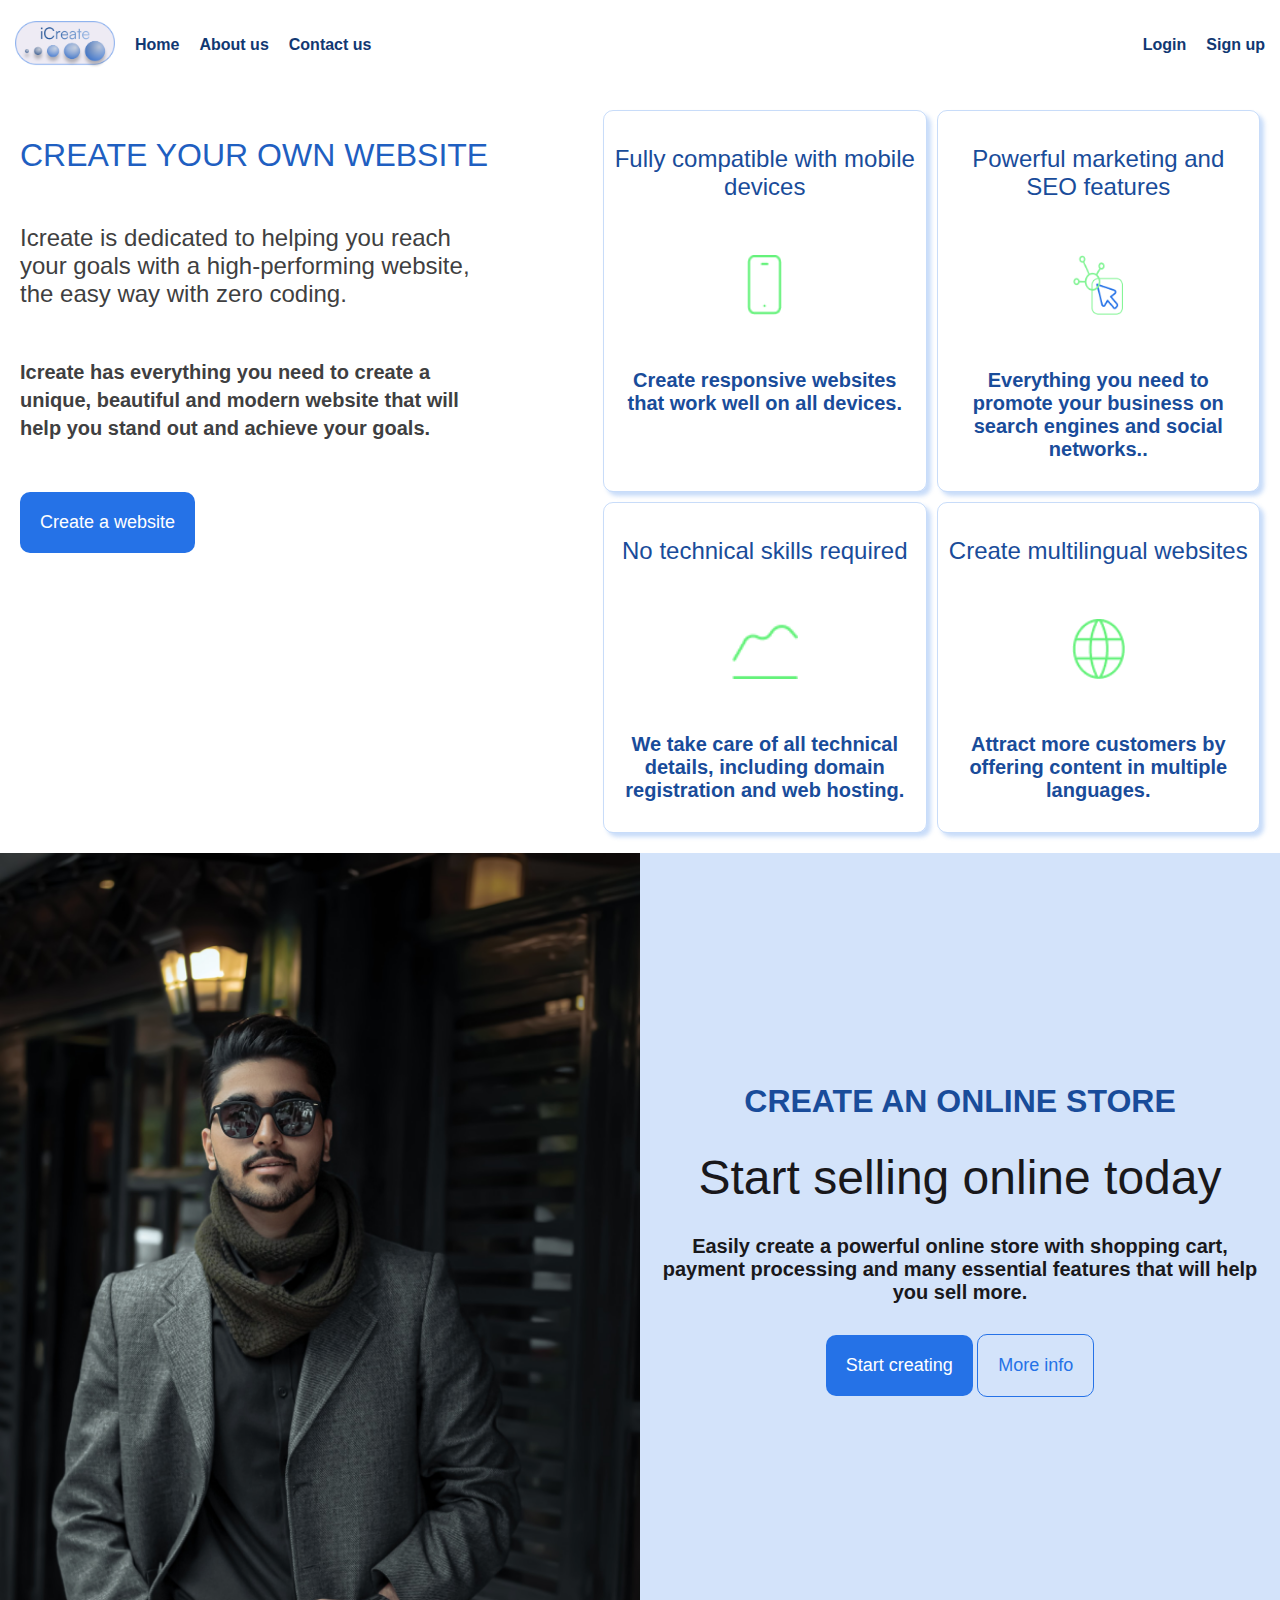
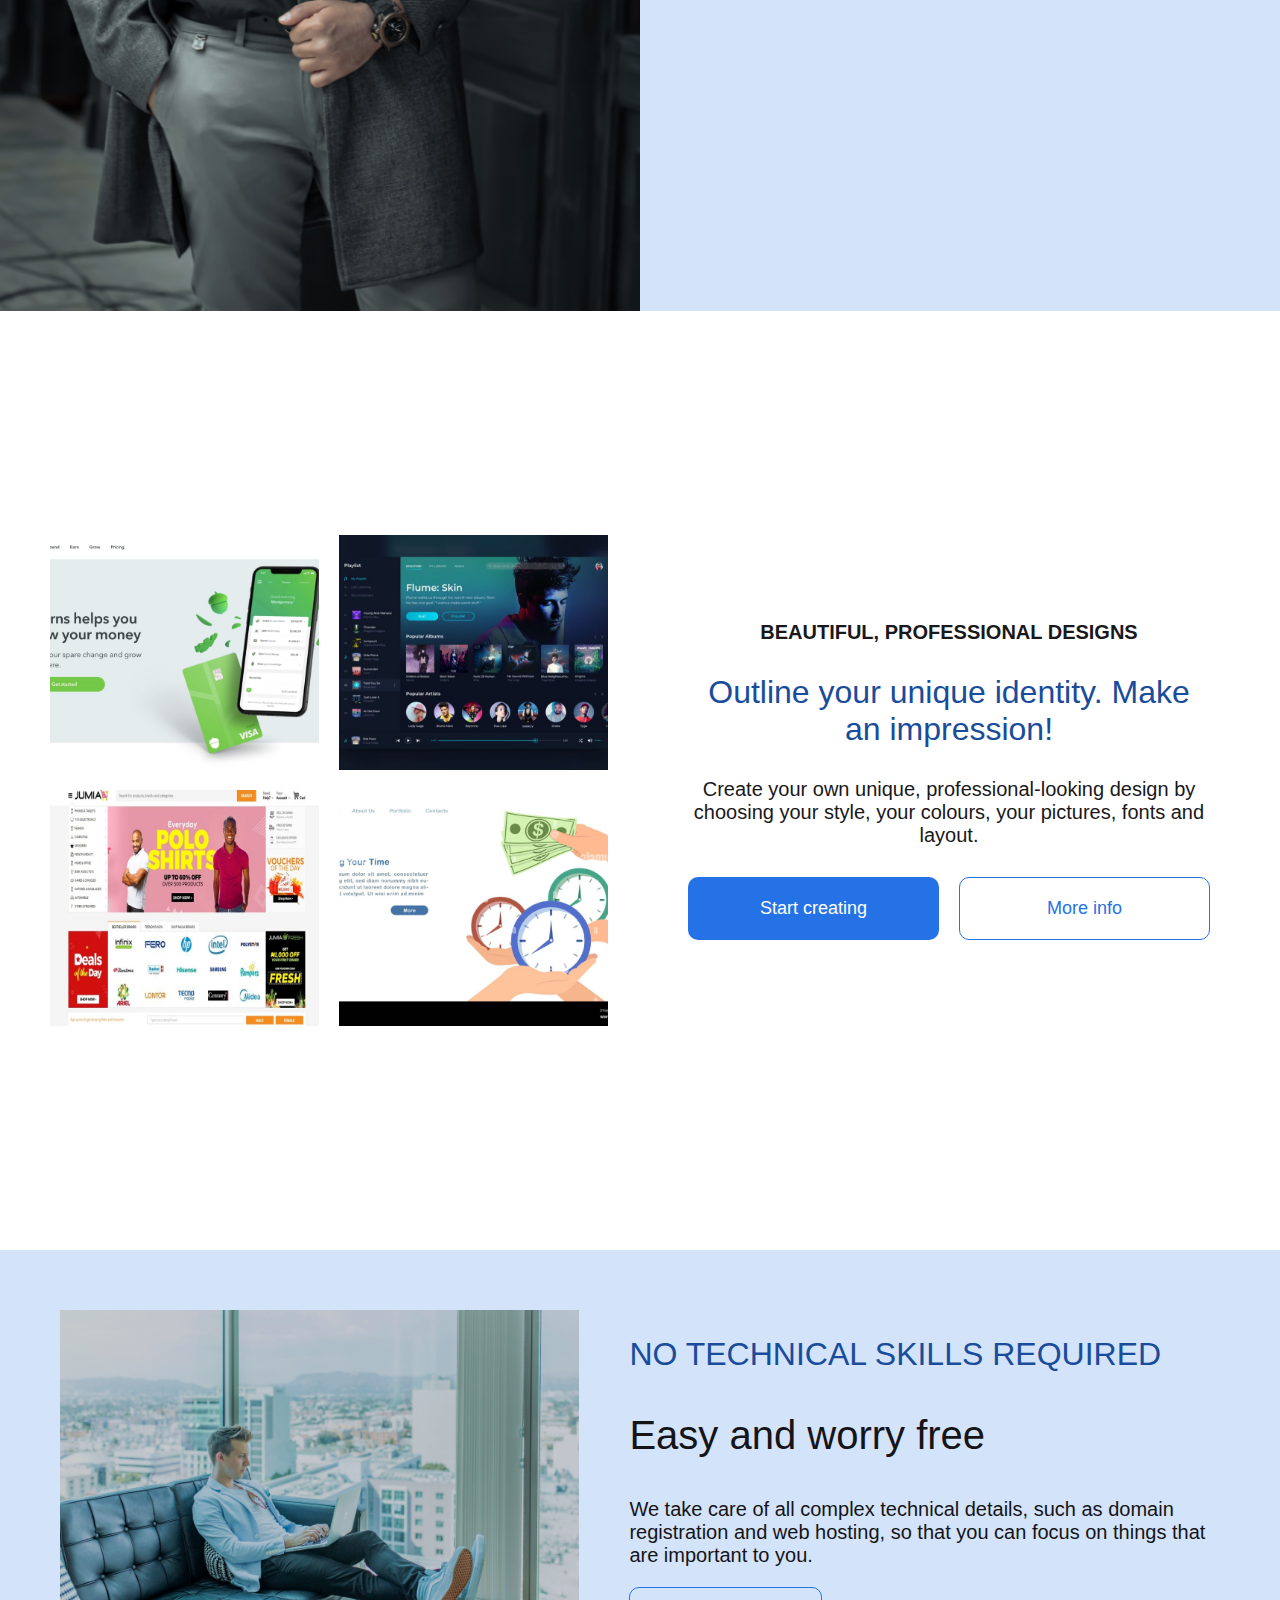
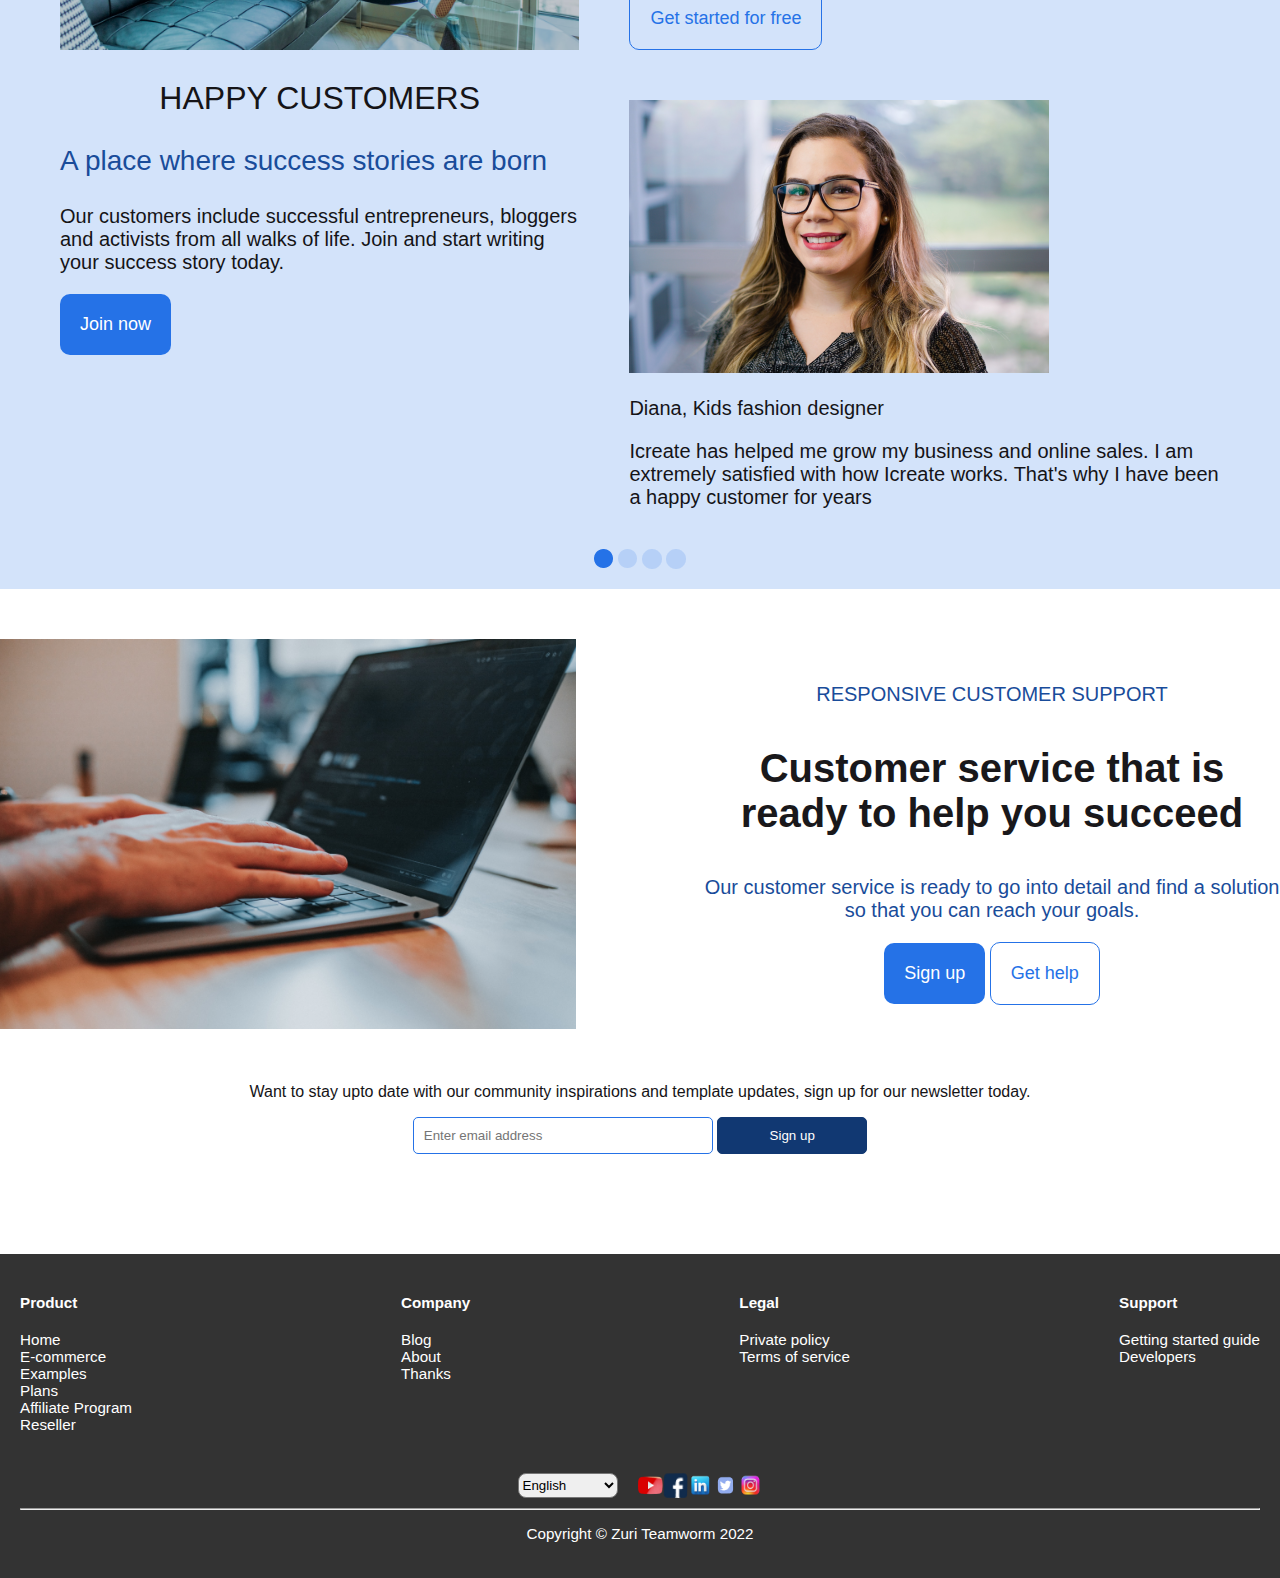
==== index.html @ 8777c158 "first commit" ====
<!DOCTYPE html>
<html lang="en">

<head>
    <meta charset="UTF-8">
    <meta http-equiv="X-UA-Compatible" content="IE=edge">
    <meta name="viewport" content="width=device-width, initial-scale=1.0">
    <link rel="stylesheet" href="styles/style.css">
    <script defer src="scripts/script.js"></script>
    <title>iCreate - Landing Page</title>
</head>

<body>
    <header>
        <nav>
            <ul>
                <li><a href="index.html" title="home"><img src="images/icreate-logo.png" alt="logo"
                            class="x-hidden"></a></li>
                <li class="y-hidden"><button><img src="images/menu.png" alt="menu"></button></li>
                <li class="x-hidden"><a href="">Home</a></li>
                <li class="x-hidden"><a href=""> About us</a></li>
                <li class="x-hidden"><a href="">Contact us</a></li>
            </ul>
            <ul>
                <li><a href="login.html" title="login">Login</a></li>
                <li><a href="register.html" title="sign up">Sign up</a></li>
            </ul>
        </nav>
    </header>
    <main id="landing-page">
        <section class="sect-1">
            <div>
                <h2>CREATE YOUR OWN WEBSITE</h2>
                <p>Icreate is dedicated to helping you reach your goals with a high-performing website, the easy way
                    with zero coding.
                </p>
                <p>Icreate has everything you need to create a unique,
                    beautiful and modern website that will help you stand out and achieve your goals.
                </p>
                <button class="blue btn">Create a website</button>
            </div>
            <div class="container">
                <div>
                    <p>Fully compatible with mobile devices</p>
                    <img src="images/Group 5.png" alt="mobile">
                    <p>Create responsive websites that work well on all devices.</p>
                </div>
                <div>
                    <p>Powerful marketing and SEO features</p>
                    <img src="images/Group 8.png" alt="seo">
                    <p>Everything you need to promote your business on search engines and social networks..</p>
                </div>
                <div>
                    <p>No technical skills required</p>
                    <img src="images/Group 12.png" alt="marketing">
                    <p>We take care of all technical details, including domain registration and web hosting.</p>
                </div>
                <div>
                    <p>Create multilingual websites</p>
                    <img src="images/Group 10.png" alt="website">
                    <p>Attract more customers by offering content in multiple languages.</p>
                </div>
            </div>
        </section>
        <section class="sect-2">
            <div>
                <img src="images/fash-guy.png" alt="">
            </div>
            <div class="container">
                <h2>CREATE AN ONLINE STORE</h2>
                <p>Start selling online today</p>
                <p>Easily create a powerful online store with shopping cart, payment processing and many essential
                    features that will help you sell more.</p>
                <div class="flex0">
                    <button class="blue btn">Start creating</button>
                    <button class="white btn">More info</button>
                </div>
            </div>
        </section>
        <section class="sect-3">
            <div>
                <img src="images/mobile app 1.png" alt="">
                <img src="images/music template 1.png" alt="">
                <img src="images/jumia-nigeria-website 1.png" alt="">
                <img src="images/clock template 1.png" alt="">
            </div>
            <div class="container">
                <h2>BEAUTIFUL, PROFESSIONAL DESIGNS</h2>
                <p>Outline your unique identity. Make an impression!</p>
                <p>Create your own unique, professional-looking design by choosing your style, your colours, your
                    pictures, fonts and layout.</p>
                <div class="flex0">
                    <button class="blue btn">Start creating</button>
                    <button class="white btn">More info</button>
                </div>
            </div>
        </section>
        <section class="sect-4">
            <div>
                <img src="images/happy customers 1.png" alt="man using a laptop">
                <div>
                    <h2>HAPPY CUSTOMERS</h2>
                    <p>A place where success stories are born</p>
                    <p>Our customers include successful entrepreneurs, bloggers and activists from all walks of life.
                        Join and start writing your success story today.
                    </p>
                    <button class="blue btn">Join now</button>
                </div>
            </div>
            <div>
                <div>
                    <h2>NO TECHNICAL SKILLS REQUIRED
                    </h2>
                    <p>Easy and worry free</p>
                    <p>We take care of all complex technical details, such as domain registration and web hosting, so
                        that
                        you can focus on things that are important to you.
                    </p>
                    <button class="white btn">Get started for free</button>
                </div>
                <div>
                    <img src="images/happy customer 2.png" alt="lady on glasses" style="max-width: 420px;">
                    <p>Diana, Kids fashion designer</p>
                    <p>Icreate has helped me grow my business and online sales.
                        I am extremely satisfied with how Icreate works.
                        That's why I have been a happy customer for years</p>
                </div>
            </div>
            <img src="images/Group 82.png" alt="3-dots">
        </section>
        <section class="sect-5">
            <div>
                <div>
                    <div><img src="images/laptop.png" alt="laptop"></div>
                    <div>
                        <h2>RESPONSIVE CUSTOMER SUPPORT</h2>
                        <p>Customer service that is ready to help you succeed</p>
                        <p>Our customer service is ready to go into detail and find a solution so that you can reach
                            your goals.</p>
                        <div class="flex0">
                            <button class="blue btn">Sign up</button>
                            <button class="white btn">Get help</button>
                        </div>
                    </div>
                </div>
                <p>Want to stay upto date with our community inspirations and template updates, sign up for our
                    newsletter today.</p>
                <form action="#">
                    <input type="email" placeholder="Enter email address">
                    <button type="submit">Sign up</button>
                </form>
            </div>

        </section>
        <footer>
            <ul id="footer-items">
                <li>Product
                    <ul>
                        <li>Home</li>
                        <li>E-commerce</li>
                        <li>Examples</li>
                        <li>Plans</li>
                        <li>Affiliate Program</li>
                        <li>Reseller</li>
                    </ul>
                </li>
                <li>Company
                    <ul>
                        <li>Blog</li>
                        <li>About</li>
                        <li>Thanks</li>
                    </ul>
                </li>
                <li>Legal
                    <ul>
                        <li>Private policy</li>
                        <li>Terms of service</li>
                    </ul>
                </li>
                <li>Support
                    <ul>
                        <li>Getting started guide</li>
                        <li>Developers</li>
                    </ul>
                </li>
            </ul>
            <div class="social">
                <select name="lang" id="lang">
                    <option value="en">English</option>
                    <option value="fr">French</option>
                    <option value="es">Spanish</option>
                    <option value="du">German</option>
                </select>
                <div>
                    <a href="https://www.youtube.com"><img src="images/youtube icon.png" alt="youtube"></a>
                    <a href="https://www.facebook.com"><img src="images/facebook logo.png" alt="facebook"></a>
                    <a href="https://www.linkedin.com"><img src="images/linkedin logo.png" alt="linkedin"></a>
                    <a href="https://www.twitter.com"><img src="images/blue twitter icon.png" alt="twitter"></a>
                    <a href="https://www.instagram.com"><img src="images/instagram logo.png" alt="instagram"></a>
                </div>
            </div>
            <hr>
            <p>Copyright &#169; Zuri Teamworm 2022</p>
        </footer>
    </main>

</body>
---- styles/style.css ----
* {
    box-sizing: border-box;
}

body {
    font-family: Arial, Helvetica, sans-serif;
    color: #194C9A;
    padding: 0px;
    margin: 0;
}

header {
    padding: 0 10px;
    background-color: #ffffff;
    position: sticky;
    top: -10px;z-index: 1;
}

nav, nav>*{
    padding: 0px;
}

nav,
nav>ul {
    display: flex;
    justify-content: space-between;
    align-items: center;
    gap: 10px;
}

nav img {
    width: 100px;
}

nav img[alt="menu"] {
    width: 24px;
    height: 24px;
    background-color: #FFF;
}

nav button {
    border: none;
}

nav li {
    list-style-type: none;
    margin: 5px;
    font-weight: 700;
}

nav a{
    text-decoration: none;
    color: #113872;
}

footer {
    color: #ffffff;
    background-color: RGBA(0, 0, 0, .8);
    padding: 20px;
    font-size: .95em;
}

footer ul{
    list-style-type: none;
    padding-left: 0;
    margin: 20px 0;
}

footer>ul>li::first-line{
    font-weight: 700;
}

/*  */
.x-hidden {
    display: none;
}


/* Landing page */

#landing-page section:nth-child(even) {
    background-color: #D3E3FA;
}

.sect-1 {
    display: flex;
    flex-direction: column;
    padding: 20px;
}

.sect-1 .container {
    display: grid;
    grid-template-columns: repeat(auto-fill, minmax(400px, 1fr));
    gap: 10px;
    text-align: center;
}

.sect-1 .container>div {
    border-radius: 10px;
    box-shadow: 4px 4px 4px rgba(37, 114, 231, 0.25);
    padding: 10px;
    border: 1px solid rgba(37, 114, 231, 0.25);
    /* max-height: 200px; */
}

.sect-1 .container>div img {
    height: 60px;
    margin: 30px;
}

.sect-1 .container>div p:nth-of-type(1) {
    font-weight: 400;
    font-size: 24px;
}

.sect-1 .container>div p:nth-of-type(2) {
    font-weight: 700;
    font-size: 20px;
}

.sect-1 h2 {
    font-weight: 400;
    font-size: 32px;
    color: #1F5FC1;
}

.sect-1>div:nth-child(1)>p:nth-of-type(1) {
    font-size: 24px;
    color: #3F3F41;
}

.sect-1>div:nth-child(1)>p:nth-of-type(2) {
    font-weight: 700;
    font-size: 20px;
    line-height: 28px;
    color: #3F3F41;
}

.sect-1>div:nth-child(1)>* {
    margin-bottom: 50px;
}

.blue.btn {
    background: #2572E7;
    border: none;
    color: #ffffff;
}

.white.btn {
    background: transparent;
    border: 1px solid #2572E7;
    color: #2572E7;
}

.btn {
    border-radius: 10px;
    padding: 20px;
    font-size: 18px;
}

.blue.btn:hover {
    background: #113872;
}

.white.btn:hover {
    background: #2573e733;
}

.sect-1>div:first-child {
    text-align: center;
}

.sect-2 img {
    height: 100%;
    width: 100%;
    margin: 0;
    overflow: hidden;
}

.sect-2 {
    display: flex;
    flex-direction: column;
}

.sect-2>*,
.sect-3>* {
    width: 100%;
}

.sect-2>.container,
.sect-3>.container {
    padding: 200px 20px;
    text-align: center;
}

.sect-2>.container h2 {
    font-size: 32px;
}

.sect-2 .container p:nth-of-type(1) {
    color: #19181B;
    font-size: 48px;
}

.sect-2 .container p:nth-of-type(2) {
    color: #19181B;
    font-size: 20px;
    font-weight: 700;
}

.sect-2>.container>*,
.sect-3>.container>* {
    margin: 30px 0;
}

.sect-3 {
    display: flex;
    flex-direction: column;
    padding: 50px 20px;
    align-items: center;
}

.sect-3 div:nth-of-type(1) {
    display: grid;
    grid-template-columns: 1fr 1fr;
    gap: 20px;
}

.sect-3 div:nth-of-type(1) img {
    width: 100%;
}

.sect-3>* {
    margin: 10px;
    width: 100%;
}

.sect-3>.container h2 {
    font-size: 20px;
    color: #19181B;
}

.sect-3 .container p:nth-of-type(1) {
    color: #194C9A;
    font-size: 32px;
}

.sect-3 .container p:nth-of-type(2) {
    color: #19181B;
    font-size: 20px;
}

.sect-4 {
    display: flex;
    position: relative;
    flex-direction: column;
    padding: 60px;
    gap: 50px;
    text-align: center;
}

.sect-4 img {
    width: 100%;
}

.sect-4 img[alt="3-dots"] {
    position: absolute;
    bottom: 20px;
    width: 92px;
    left: calc(50% - 92px/2);
}

.sect-4>div:nth-of-type(1) h2 {
    font-size: 32px;
    color: #151417;
    font-weight: 400;
    text-align: center;
}

.sect-4>div:nth-of-type(1)>div>p:nth-of-type(1) {
    font-size: 28px;
}

.sect-4>div:nth-of-type(1)>div>p:nth-of-type(2) {
    font-size: 20px;
    color: #151417;
}

.sect-4>div:nth-of-type(2)>div>h2 {
    font-size: 32px;
    font-weight: 400;
}

.sect-4>div:nth-of-type(2)>div>p:nth-of-type(1) {
    color: #151417;
    font-size: 40px;
}

.sect-4>div:nth-of-type(2)>div>p:nth-of-type(2),
.sect-4>div:nth-of-type(2)>div:nth-of-type(2)>p:nth-of-type(1) {
    color: #151417;
    font-size: 20px;
}

.sect-4>div:nth-of-type(2)>div:nth-of-type(2){
    margin-top: 50px;
}

.sect-5{
    margin-bottom: 100px;
    text-align: center;
}

.sect-5>div>div{
    display: flex;
    flex-direction: column;
    gap: 0px;
    justify-content: space-between;
    align-items: center;
    margin: 50px 0;
}

.sect-5>div>div>div{
    width: 80%;
}

.sect-5>div>div>div:nth-of-type(1) img{
    width: 100%;
    height: 100%;
    min-height: 300px;
    max-width: 700px;
}

.flex0{
    text-align: center;
}

.sect-5>div>p, .sect-5>div>form{
    text-align: center;
}

.sect-5>div>p{
    color: #151417;
}

.sect-5>div>form{
    width: 80%;
    max-width: 500px;
    margin: 0 auto;
}

.sect-5>div>form>input{
    border: 1px solid #2572E7;
    padding: 10px;
    border-radius: 5px;
    width: 60%;
}

.sect-5>div>form>button{
    border: 1px solid #113872;
    padding: 10px;
    border-radius: 5px;
    background-color: #113872;
    color: #ffffff;
    width: 30%;
}

.sect-5>div>form>button:hover{
    border: 1px solid #113872ce;
    background-color: #113872ce;
}

.sect-5>div>div>div:nth-of-type(2) h2{
    text-align: center;
    font-weight: 400;
    font-size: 20px;
}

.sect-5>div>div>div:nth-of-type(2) p:nth-of-type(1){
    font-weight: 700;
    font-size: 40px;
    color: #19181B;
}

.sect-5>div>div>div:nth-of-type(2) p:nth-of-type(2){
    font-size: 20px;
}

#footer-items {
    display: flex;
    flex-direction: column;
    justify-content: space-between;
}

.social{
    display: flex;
    width: 90%;
    max-width: 500px;
    margin: 0 auto;
    justify-content: center;
    gap: 20px;
}

.social img{
    height: 25px;
    width: 25px;
}

.social select{
    height: 25px;
    width: 100px;
    border-radius: 8px;
}

.social>div{
    display: flex;
}
.social>div>a{
    display: block;
}

footer p{
    text-align: center;
}

button:active{
    box-shadow: 1px 1px 5px darkslategrey;
}

/* Larger screen */

@media (min-width: 640px) {
    .x-hidden {
        display: block;
    }

    .y-hidden {
        display: none;
    }

    .sect-1 {
        flex-direction: row;
        gap: 100px;
    }

    .sect-1>div:first-child {
        text-align: left;
    }

    .sect-1 .container {
        grid-template-columns: 1fr 1fr;
        padding: 0;
    }

    .sect-2 {
        flex-direction: row;
    }

    .sect-2>* {
        width: 50%;
    }

    .sect-3 {
        flex-direction: row;
    }

    .sect-3>* {
        margin: 30px;
        width: 50%;
    }
    .sect-4 {
        flex-direction: row;
        padding: 60px;
        gap: 50px;
        text-align: unset;
    }
    .sect-5>div>div{
        flex-direction: row;
    }
    
    .sect-5>div>div>div{
        width: 45%;
    }
    #footer-items {
        flex-direction: row;
    }
}
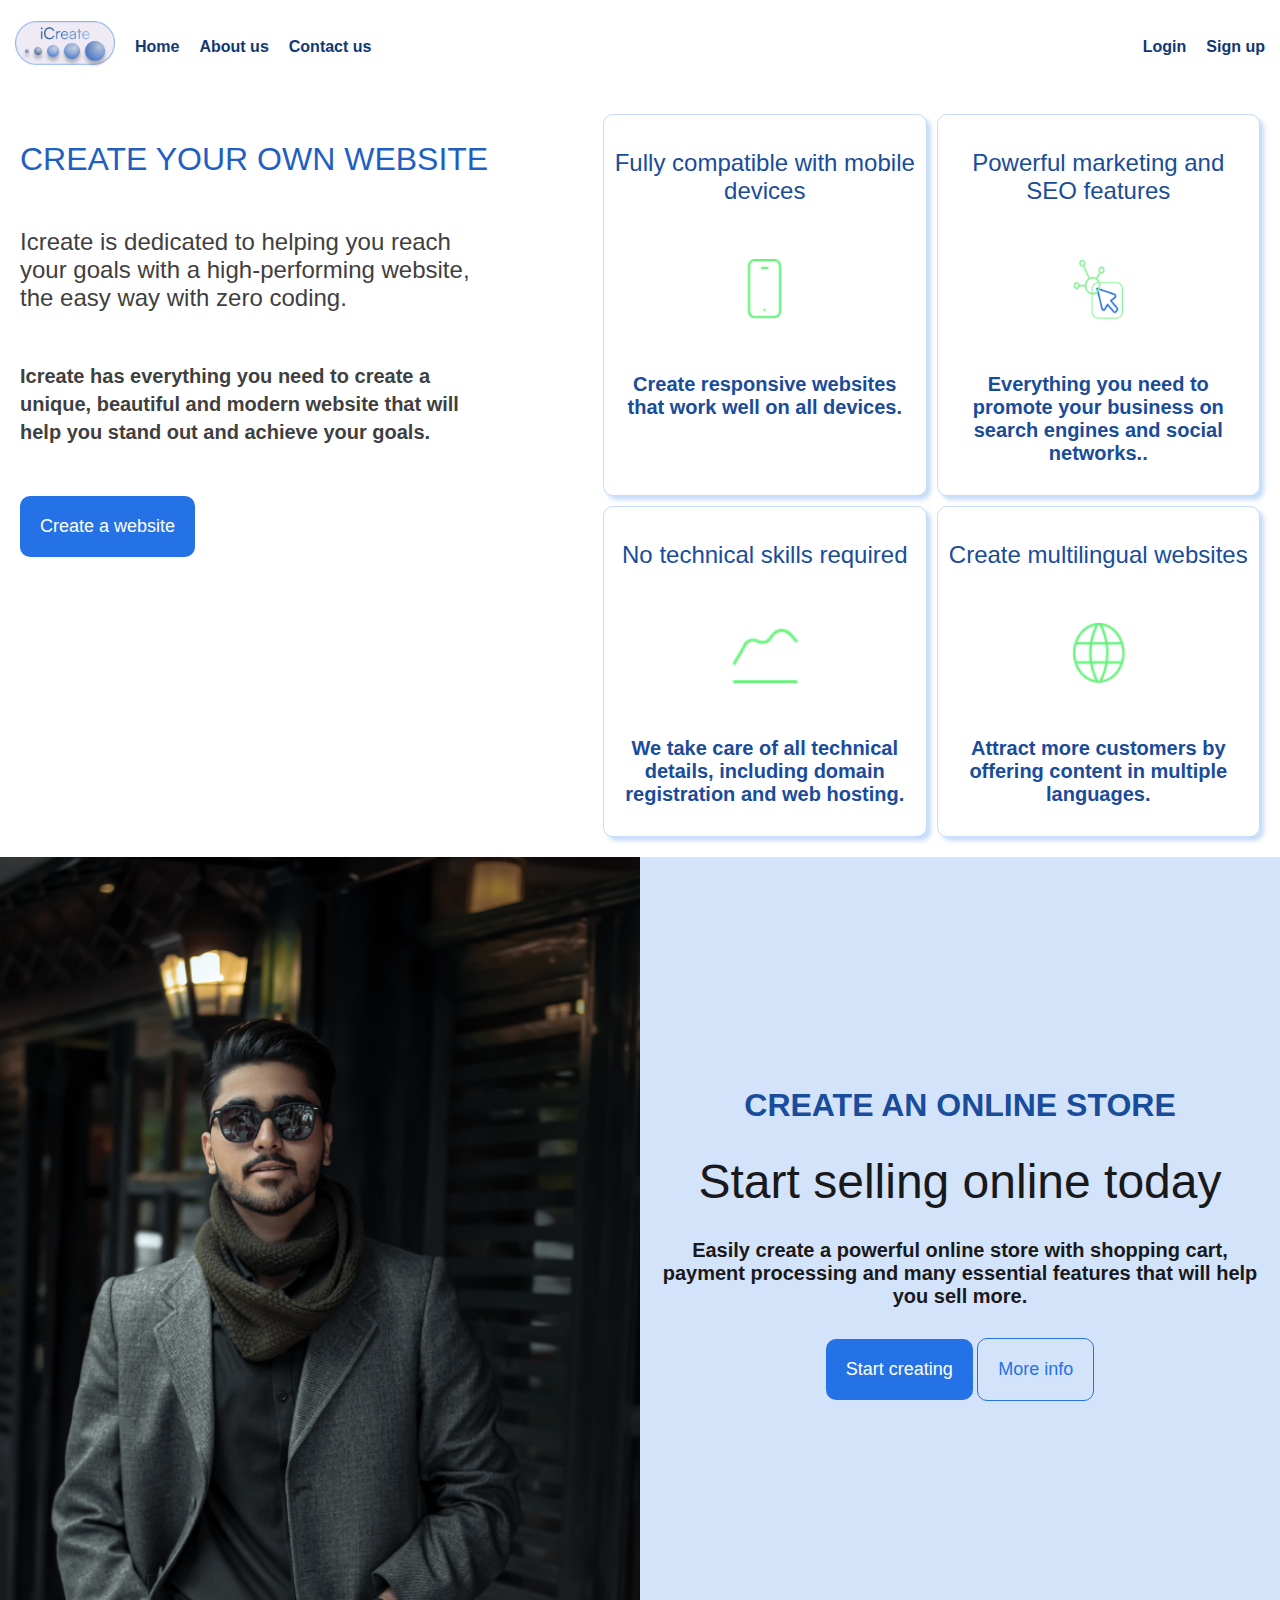
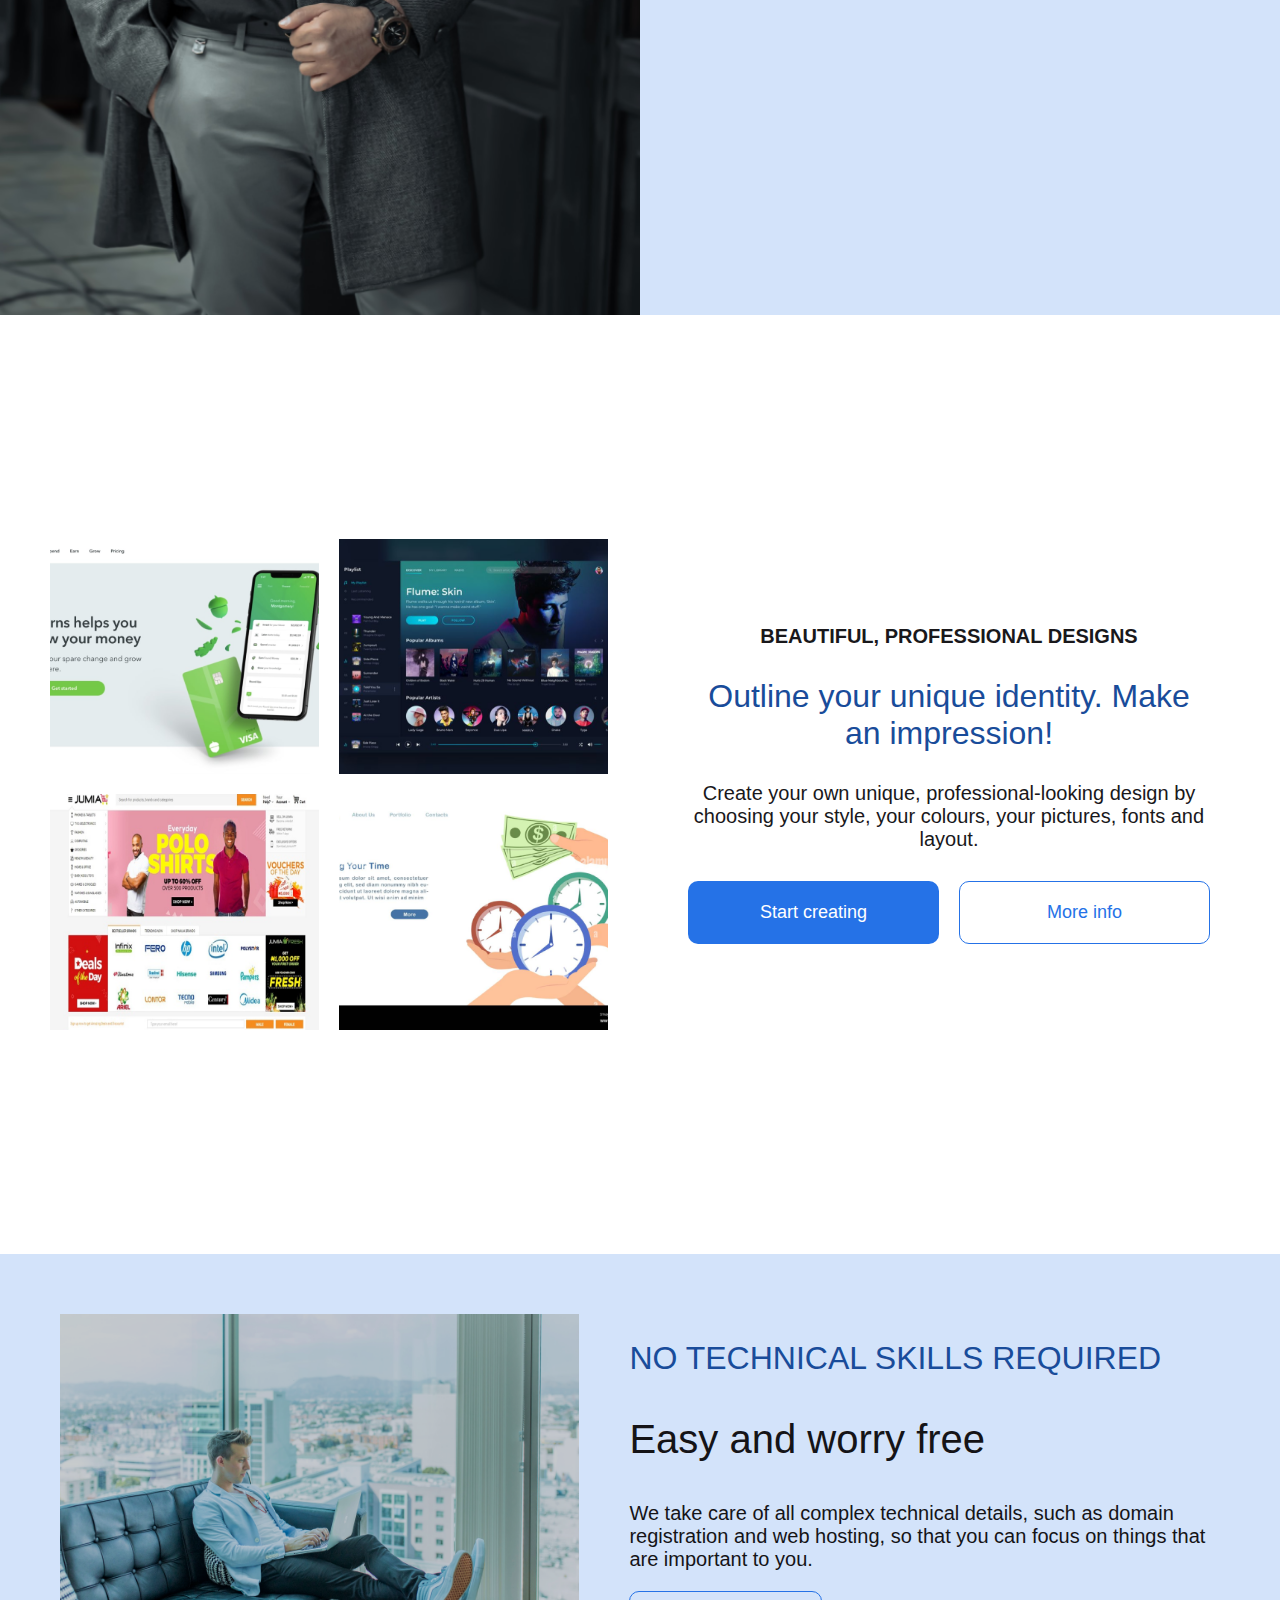
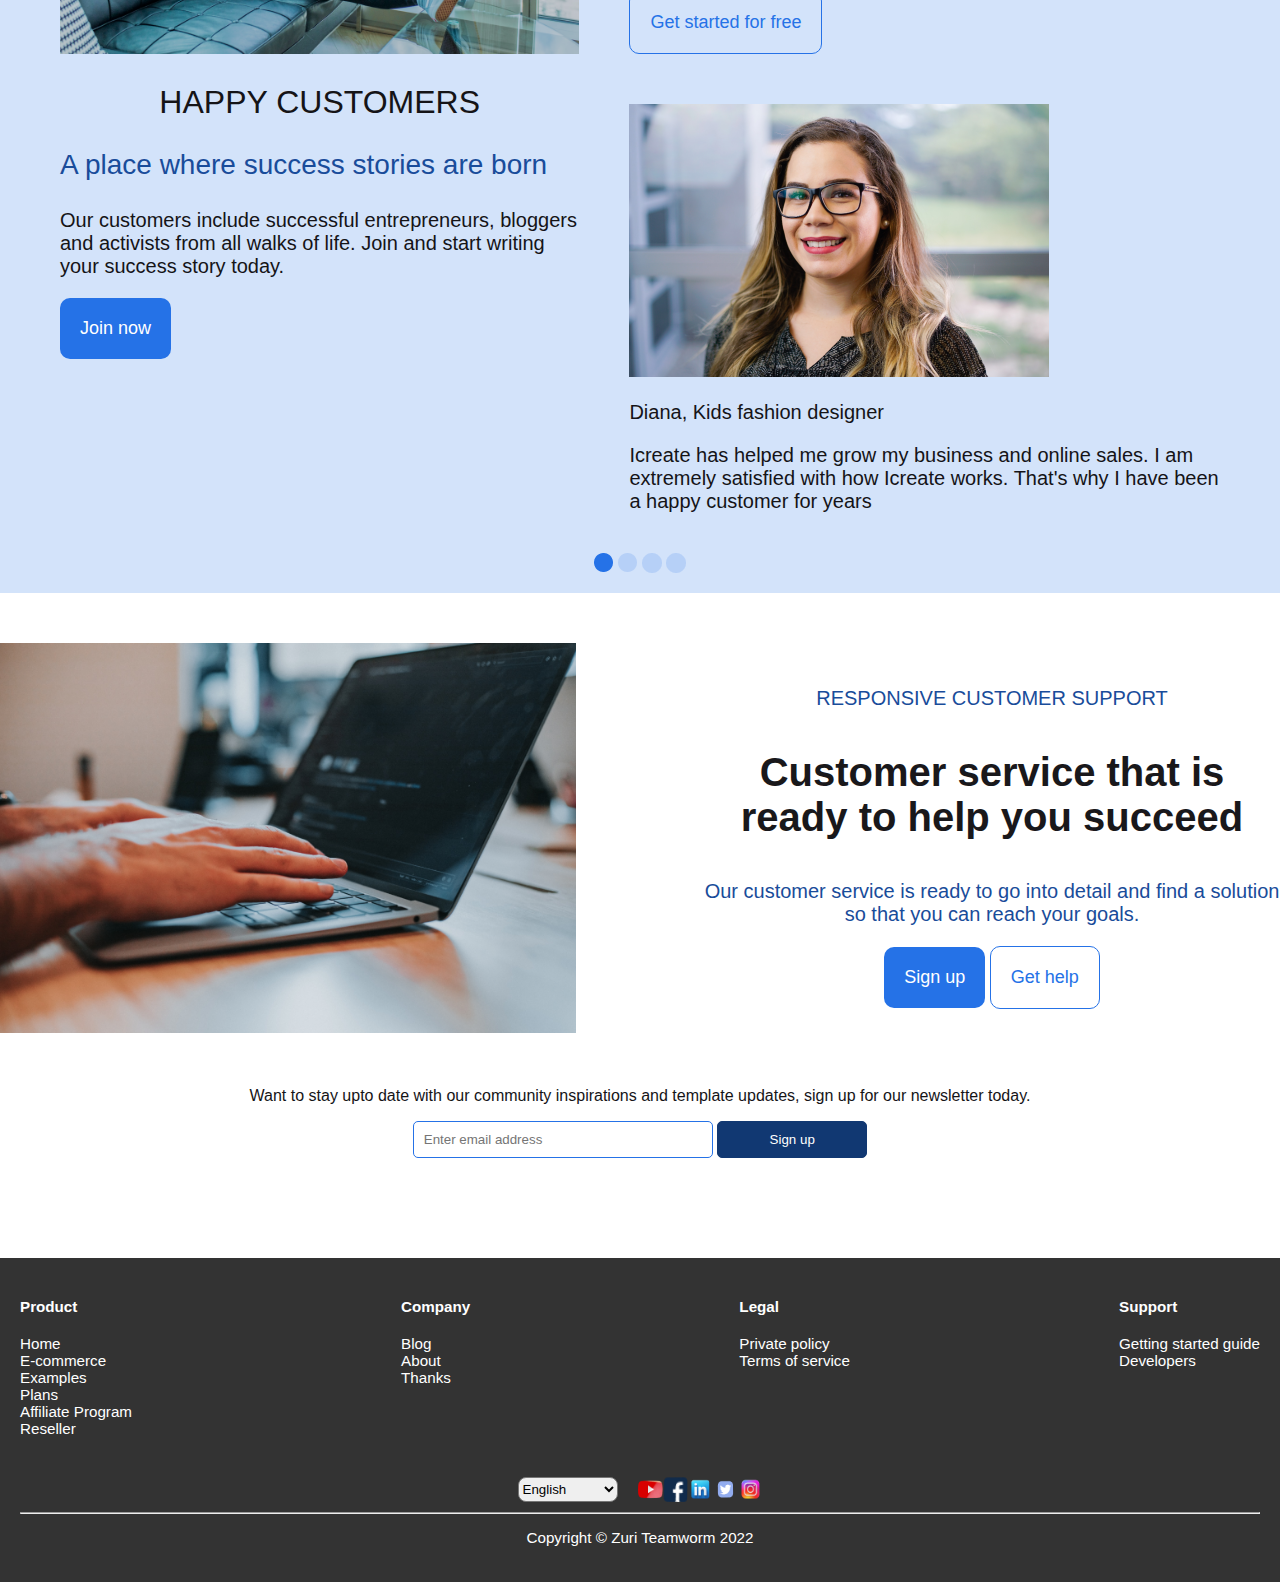
==== commit efc7dc3a: "first commit" ====
--- a/index.html
+++ b/index.html
@@ -13,15 +13,23 @@
 <body>
     <header>
         <nav>
-            <ul>
-                <li><a href="index.html" title="home"><img src="images/icreate-logo.png" alt="logo"
-                            class="x-hidden"></a></li>
-                <li class="y-hidden"><button><img src="images/menu.png" alt="menu"></button></li>
-                <li class="x-hidden"><a href="">Home</a></li>
-                <li class="x-hidden"><a href=""> About us</a></li>
-                <li class="x-hidden"><a href="">Contact us</a></li>
-            </ul>
-            <ul>
+            <div class="nav">
+                <ul>
+                    <li><a href="index.html" title="home"><img src="images/icreate-logo.png" alt="logo"></a></li>
+                    <li class="x-hidden"><a href="">Home</a></li>
+                    <li class="x-hidden"><a href=""> About us</a></li>
+                    <li class="x-hidden"><a href="">Contact us</a></li>
+                </ul>
+                <ul>
+                    <li class="x-hidden"><a href="login.html" title="login">Login</a></li>
+                    <li class="x-hidden"><a href="register.html" title="sign up">Sign up</a></li>
+                    <li class="y-hidden"><img id="nav-btn" src="images/menu.png" alt="show menu"></li>
+                </ul>
+            </div>
+            <ul class="menu-block">
+                <li><a href="">Home</a></li>
+                <li><a href=""> About us</a></li>
+                <li><a href="">Contact us</a></li>
                 <li><a href="login.html" title="login">Login</a></li>
                 <li><a href="register.html" title="sign up">Sign up</a></li>
             </ul>
--- a/styles/style.css
+++ b/styles/style.css
@@ -13,29 +13,41 @@
     padding: 0 10px;
     background-color: #ffffff;
     position: sticky;
-    top: -10px;z-index: 1;
-}
-
-nav, nav>*{
+    top: 0;
+    z-index: 1;
+}
+
+.nav,
+.nav>* {
     padding: 0px;
 }
 
-nav,
-nav>ul {
+.nav,
+.nav>ul {
     display: flex;
     justify-content: space-between;
     align-items: center;
     gap: 10px;
 }
 
+nav>ul:first-child{
+    width: 100%;
+    max-width: 500px;
+}
+
+#logo{
+    float: left;
+}
+
 nav img {
     width: 100px;
 }
 
-nav img[alt="menu"] {
+#nav-btn {
     width: 24px;
     height: 24px;
     background-color: #FFF;
+    cursor: pointer;
 }
 
 nav button {
@@ -48,9 +60,17 @@
     font-weight: 700;
 }
 
-nav a{
+nav a {
     text-decoration: none;
     color: #113872;
+}
+
+.menu-block{
+    display: none;
+    padding: 0;
+    text-align: center;
+    padding-bottom: 20px;
+    margin-top: 0;
 }
 
 footer {
@@ -60,13 +80,13 @@
     font-size: .95em;
 }
 
-footer ul{
+footer ul {
     list-style-type: none;
     padding-left: 0;
     margin: 20px 0;
 }
 
-footer>ul>li::first-line{
+footer>ul>li::first-line {
     font-weight: 700;
 }
 
@@ -302,16 +322,16 @@
     font-size: 20px;
 }
 
-.sect-4>div:nth-of-type(2)>div:nth-of-type(2){
+.sect-4>div:nth-of-type(2)>div:nth-of-type(2) {
     margin-top: 50px;
 }
 
-.sect-5{
+.sect-5 {
     margin-bottom: 100px;
     text-align: center;
 }
 
-.sect-5>div>div{
+.sect-5>div>div {
     display: flex;
     flex-direction: column;
     gap: 0px;
@@ -320,43 +340,44 @@
     margin: 50px 0;
 }
 
-.sect-5>div>div>div{
+.sect-5>div>div>div {
     width: 80%;
 }
 
-.sect-5>div>div>div:nth-of-type(1) img{
+.sect-5>div>div>div:nth-of-type(1) img {
     width: 100%;
     height: 100%;
     min-height: 300px;
     max-width: 700px;
 }
 
-.flex0{
-    text-align: center;
-}
-
-.sect-5>div>p, .sect-5>div>form{
-    text-align: center;
-}
-
-.sect-5>div>p{
+.flex0 {
+    text-align: center;
+}
+
+.sect-5>div>p,
+.sect-5>div>form {
+    text-align: center;
+}
+
+.sect-5>div>p {
     color: #151417;
 }
 
-.sect-5>div>form{
+.sect-5>div>form {
     width: 80%;
     max-width: 500px;
     margin: 0 auto;
 }
 
-.sect-5>div>form>input{
+.sect-5>div>form>input {
     border: 1px solid #2572E7;
     padding: 10px;
     border-radius: 5px;
     width: 60%;
 }
 
-.sect-5>div>form>button{
+.sect-5>div>form>button {
     border: 1px solid #113872;
     padding: 10px;
     border-radius: 5px;
@@ -365,24 +386,24 @@
     width: 30%;
 }
 
-.sect-5>div>form>button:hover{
+.sect-5>div>form>button:hover {
     border: 1px solid #113872ce;
     background-color: #113872ce;
 }
 
-.sect-5>div>div>div:nth-of-type(2) h2{
+.sect-5>div>div>div:nth-of-type(2) h2 {
     text-align: center;
     font-weight: 400;
     font-size: 20px;
 }
 
-.sect-5>div>div>div:nth-of-type(2) p:nth-of-type(1){
+.sect-5>div>div>div:nth-of-type(2) p:nth-of-type(1) {
     font-weight: 700;
     font-size: 40px;
     color: #19181B;
 }
 
-.sect-5>div>div>div:nth-of-type(2) p:nth-of-type(2){
+.sect-5>div>div>div:nth-of-type(2) p:nth-of-type(2) {
     font-size: 20px;
 }
 
@@ -392,7 +413,7 @@
     justify-content: space-between;
 }
 
-.social{
+.social {
     display: flex;
     width: 90%;
     max-width: 500px;
@@ -401,29 +422,30 @@
     gap: 20px;
 }
 
-.social img{
+.social img {
     height: 25px;
     width: 25px;
 }
 
-.social select{
+.social select {
     height: 25px;
     width: 100px;
     border-radius: 8px;
 }
 
-.social>div{
-    display: flex;
-}
-.social>div>a{
+.social>div {
+    display: flex;
+}
+
+.social>div>a {
     display: block;
 }
 
-footer p{
-    text-align: center;
-}
-
-button:active{
+footer p {
+    text-align: center;
+}
+
+button:active {
     box-shadow: 1px 1px 5px darkslategrey;
 }
 
@@ -438,6 +460,10 @@
         display: none;
     }
 
+    .menu-block{
+        display: none;
+    }
+
     .sect-1 {
         flex-direction: row;
         gap: 100px;
@@ -468,19 +494,22 @@
         margin: 30px;
         width: 50%;
     }
+
     .sect-4 {
         flex-direction: row;
         padding: 60px;
         gap: 50px;
         text-align: unset;
     }
-    .sect-5>div>div{
+
+    .sect-5>div>div {
         flex-direction: row;
     }
-    
-    .sect-5>div>div>div{
+
+    .sect-5>div>div>div {
         width: 45%;
     }
+
     #footer-items {
         flex-direction: row;
     }
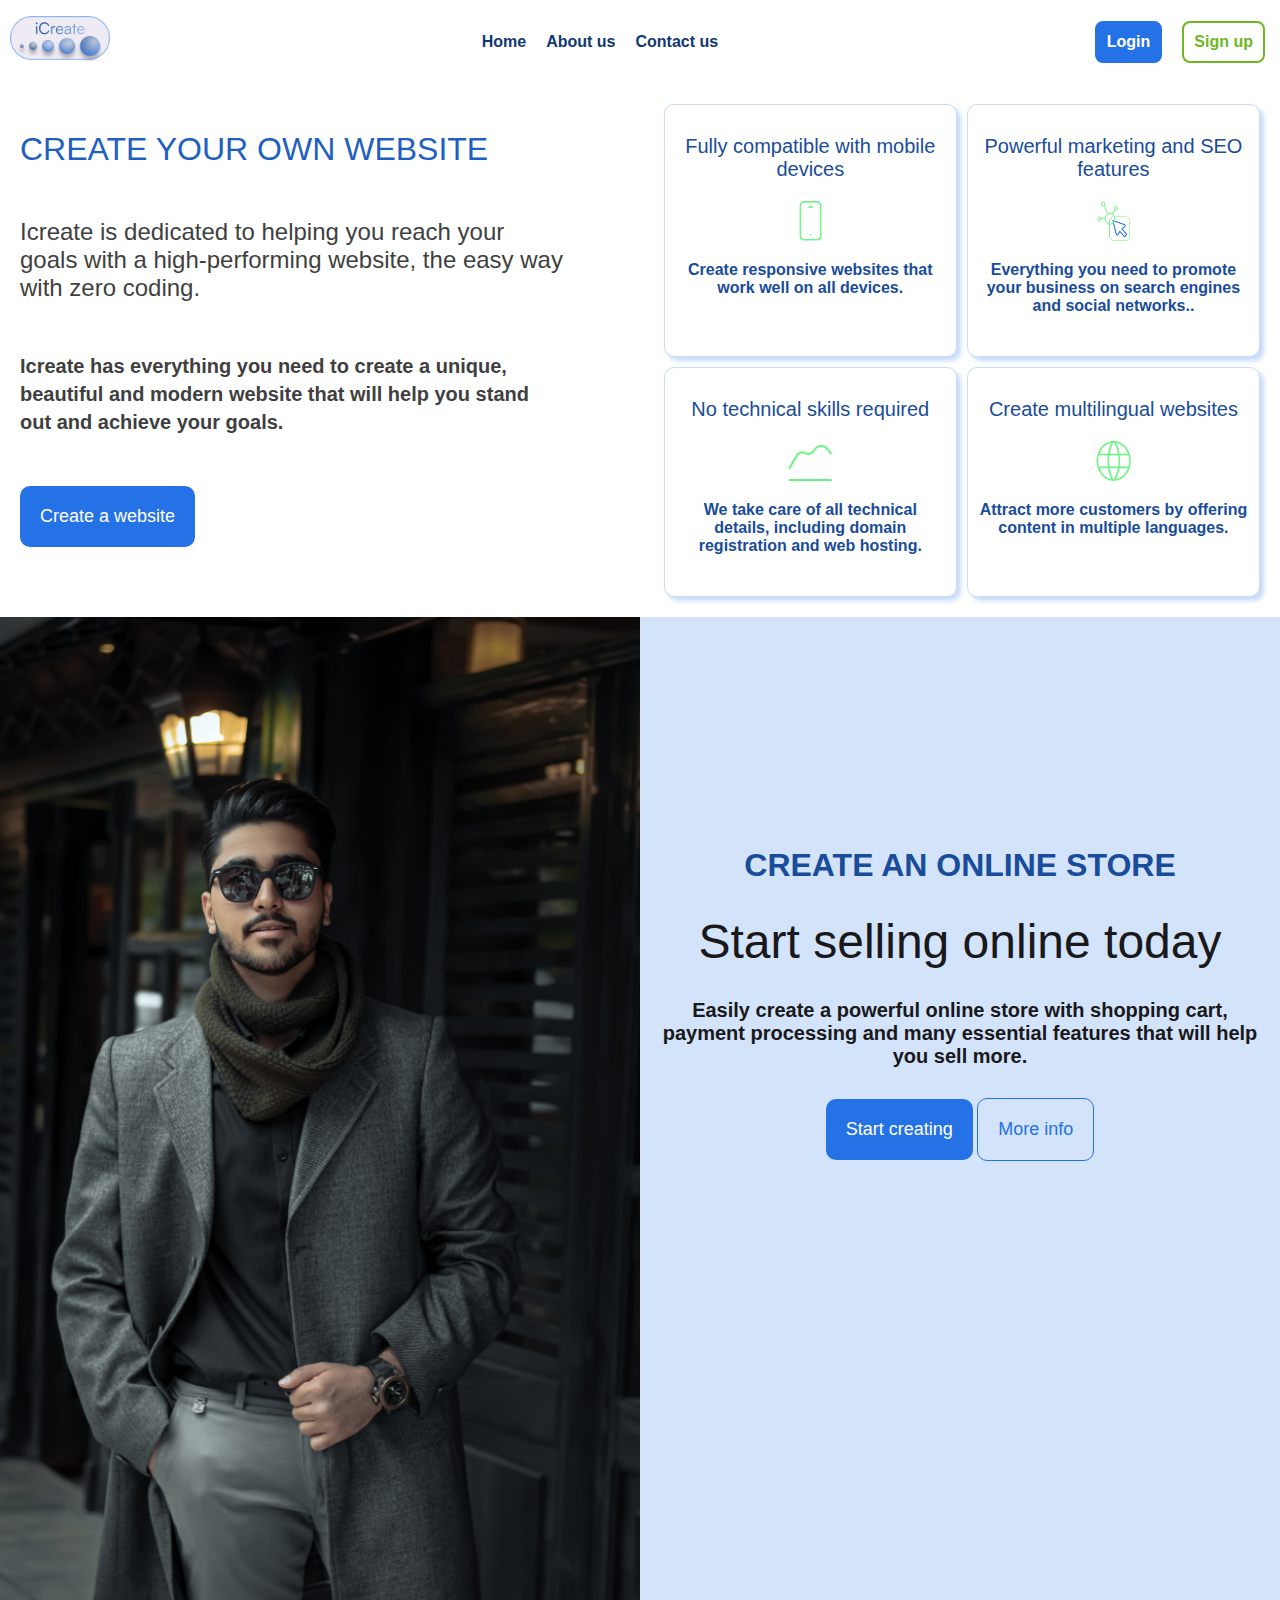
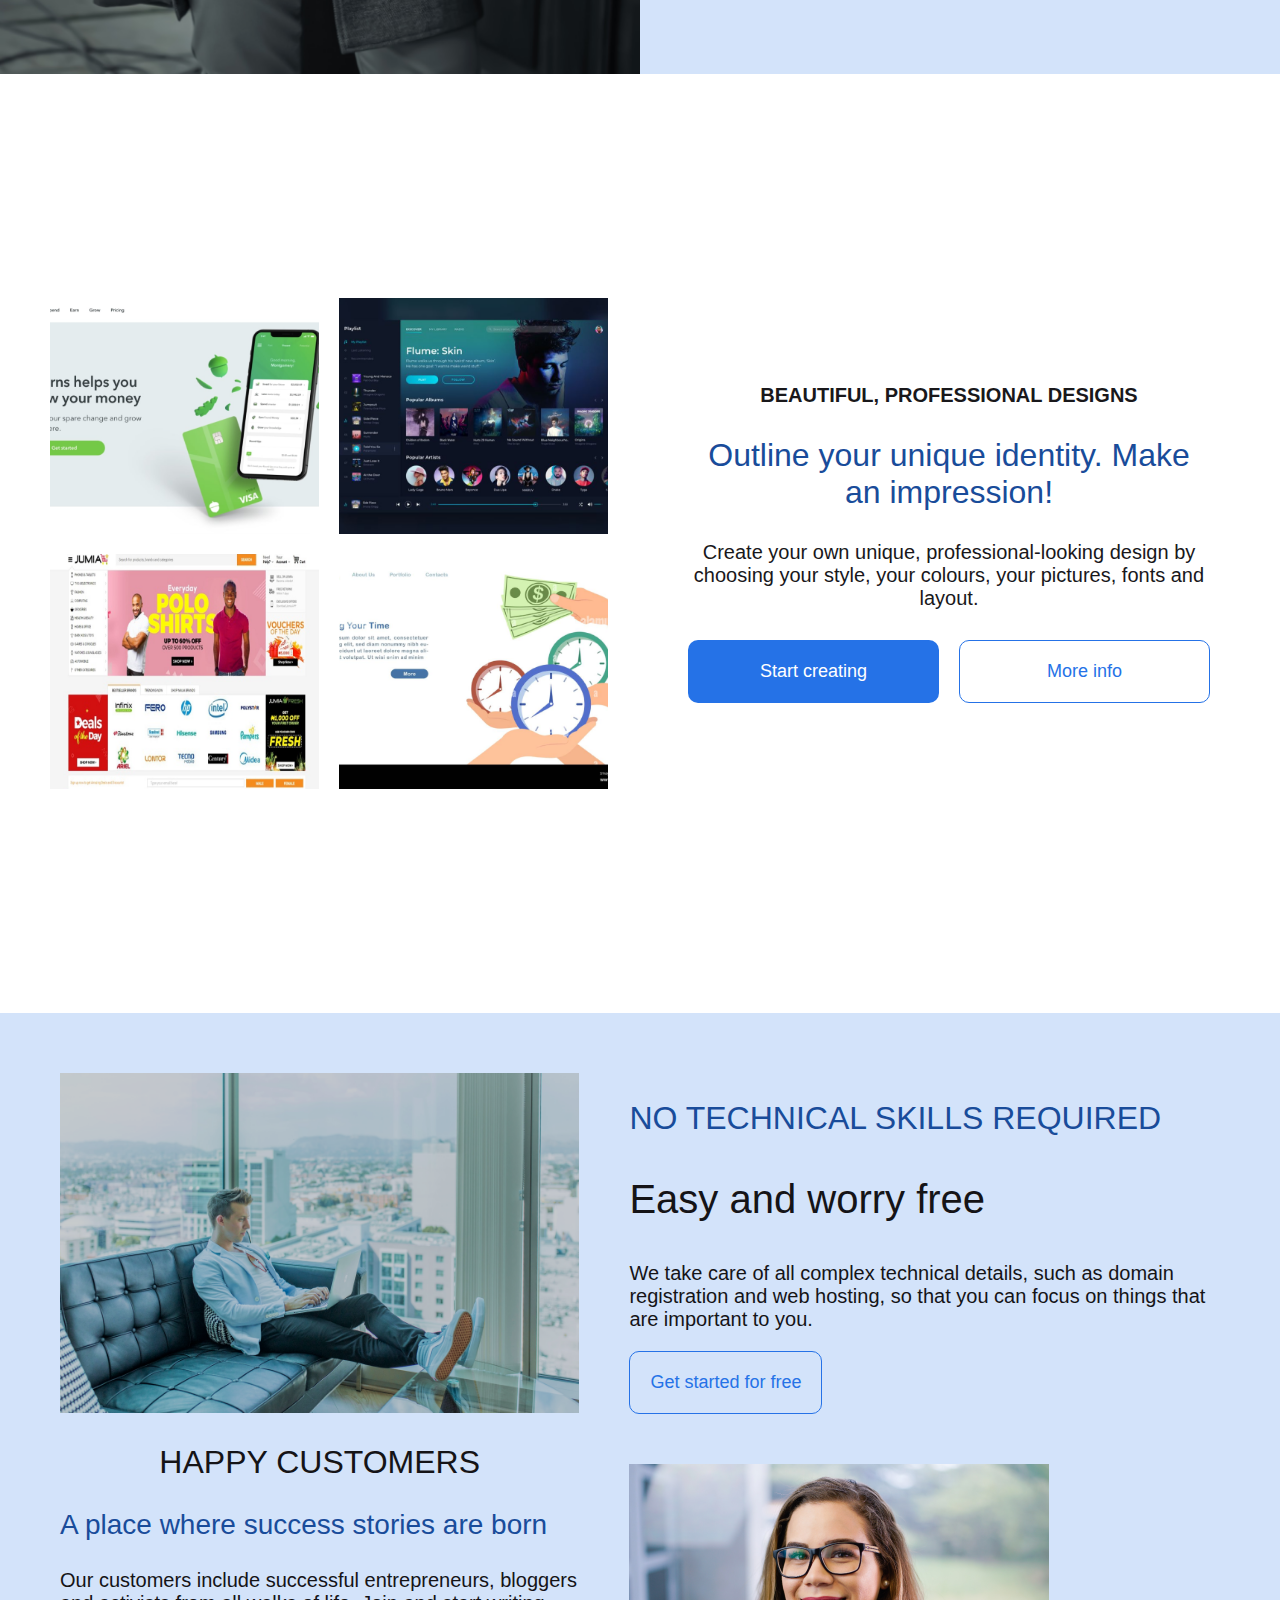
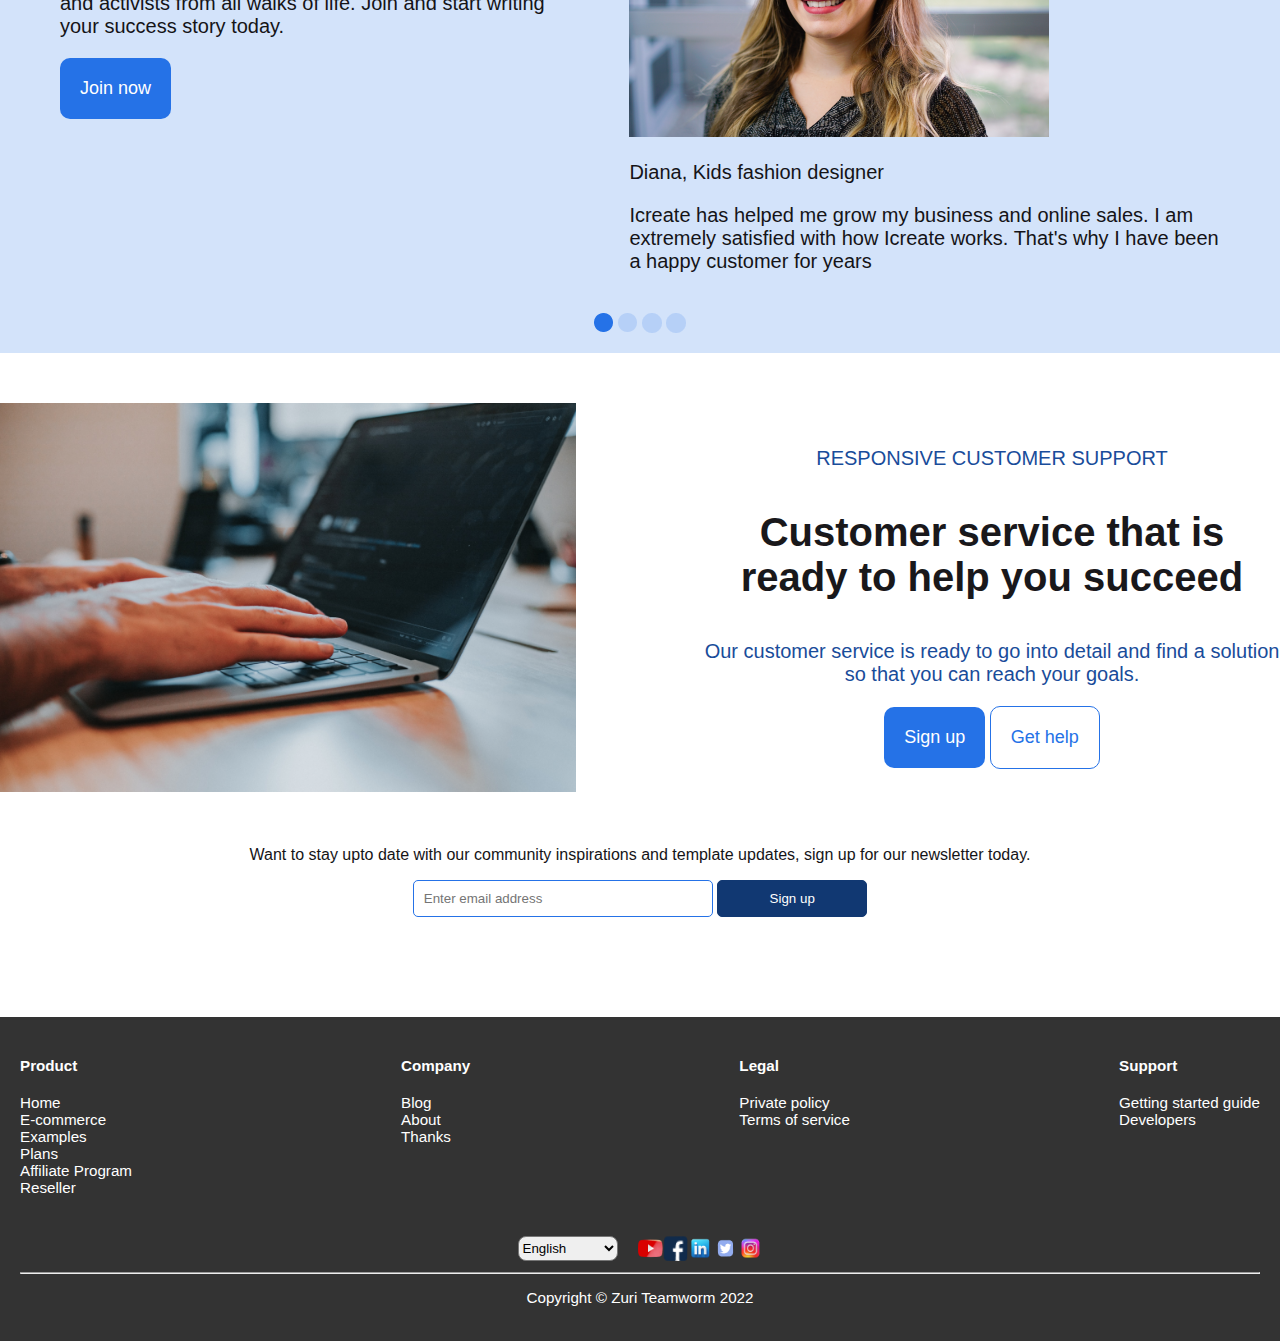
==== commit f65c96bb: "first commit" ====
--- a/index.html
+++ b/index.html
@@ -14,8 +14,8 @@
     <header>
         <nav>
             <div class="nav">
-                <ul>
-                    <li><a href="index.html" title="home"><img src="images/icreate-logo.png" alt="logo"></a></li>
+                <a href="index.html" title="home"><img src="images/icreate-logo.png" alt="logo"></a>
+                <ul id="mid" >
                     <li class="x-hidden"><a href="">Home</a></li>
                     <li class="x-hidden"><a href=""> About us</a></li>
                     <li class="x-hidden"><a href="">Contact us</a></li>
--- a/styles/style.css
+++ b/styles/style.css
@@ -15,6 +15,7 @@
     position: sticky;
     top: 0;
     z-index: 1;
+    /* border-bottom: 2px solid #151417; */
 }
 
 .nav,
@@ -30,14 +31,6 @@
     gap: 10px;
 }
 
-nav>ul:first-child{
-    width: 100%;
-    max-width: 500px;
-}
-
-#logo{
-    float: left;
-}
 
 nav img {
     width: 100px;
@@ -73,6 +66,23 @@
     margin-top: 0;
 }
 
+a[title="login"]{
+    background-color: #2572E7;
+    border: 2px solid #2572E7;
+    padding: 10px;
+    border-radius: 8px;
+    color: #ffffff;
+    display: inline-block;
+}
+
+a[title="sign up"]{
+    border: 2px solid #6DB723;
+    padding: 10px;
+    border-radius: 8px;
+    color: #6DB723;
+    display: inline-block;
+}
+
 footer {
     color: #ffffff;
     background-color: RGBA(0, 0, 0, .8);
@@ -120,22 +130,21 @@
     box-shadow: 4px 4px 4px rgba(37, 114, 231, 0.25);
     padding: 10px;
     border: 1px solid rgba(37, 114, 231, 0.25);
-    /* max-height: 200px; */
 }
 
 .sect-1 .container>div img {
-    height: 60px;
-    margin: 30px;
+    height: 40px;
+    margin: 0 30px;
 }
 
 .sect-1 .container>div p:nth-of-type(1) {
     font-weight: 400;
-    font-size: 24px;
+    font-size: 20px;
 }
 
 .sect-1 .container>div p:nth-of-type(2) {
     font-weight: 700;
-    font-size: 20px;
+    font-size: 16px;
 }
 
 .sect-1 h2 {
